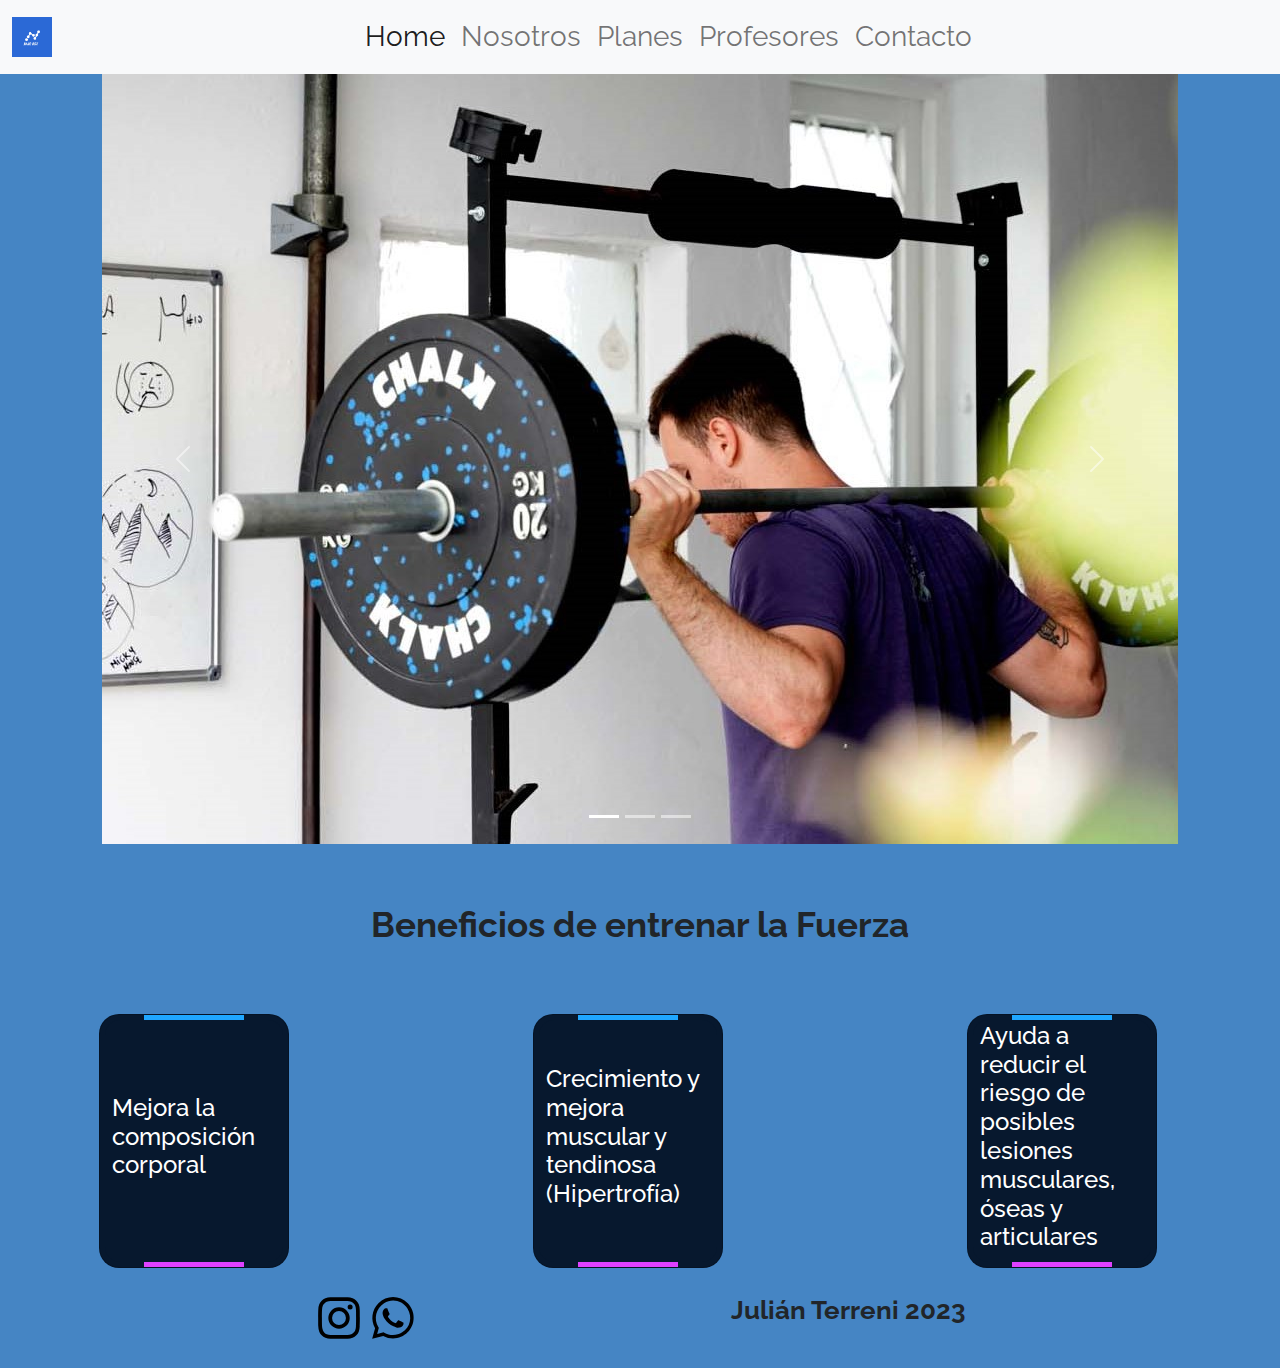
==== index.html @ df2cfd18 "Entrega 2" ====
<!DOCTYPE html>
<html lang="en">
<head>
    <meta charset="UTF-8">
    <meta http-equiv="X-UA-Compatible" content="IE=edge">
    <meta name="viewport" content="width=device-width, initial-scale=1.0">
    <title>Nano Box | Home</title>
    <link rel="shortcut icon" href="./imagenes/1.jpg">
    <!-- BOOKSTRAP -->
    <link rel="stylesheet" href="./bootstrap-5.2.3-dist/css/bootstrap.min.css">
   <!-- CSS -->
    <link rel="stylesheet" href="./css/style.css">

    
</head>

<body>
         
    
<!-- NAVBAR -->
    <nav class="navbar navbar-expand-lg bg-light">
        <div class="container-fluid">
          <a class="navbar-brand" href="./index.html"><img src="./imagenes/nano.jpg" alt="nano"></a>
          <button class="navbar-toggler" type="button" data-bs-toggle="collapse" data-bs-target="#navbarNav" aria-controls="navbarNav" aria-expanded="false" aria-label="Toggle navigation">
            <span class="navbar-toggler-icon"></span>
          </button>
          <div class="collapse navbar-collapse justify-content-center" id="navbarNav">
            <ul class="navbar-nav">
              <li class="nav-item">
                <a class="nav-link active fs-3" aria-current="page" href="./index.html">Home</a>
              </li>
              <li class="nav-item">
                <a class="nav-link fs-3" href="./paginas/nosotros.html">Nosotros</a>
              </li>
              <li class="nav-item">
                <a class="nav-link fs-3" href="./paginas/planes.html">Planes</a>
              </li>
              <li class="nav-item">
                <a class="nav-link fs-3" href="./paginas/profesores.html">Profesores</a>
              </li>
              <li class="nav-item">
                <a class="nav-link fs-3" href="./paginas/contacto.html">Contacto</a>
                </li>
            </ul>
          </div>
        </div>
      </nav>



    

   <main>
    

<!-- Carousel -->
        <div id="carouselExampleIndicators" class="carousel slide" data-bs-ride="true">
            <div class="carousel-indicators">
              <button type="button" data-bs-target="#carouselExampleIndicators" data-bs-slide-to="0" class="active" aria-current="true" aria-label="Slide 1"></button>
              <button type="button" data-bs-target="#carouselExampleIndicators" data-bs-slide-to="1" aria-label="Slide 2"></button>
              <button type="button" data-bs-target="#carouselExampleIndicators" data-bs-slide-to="2" aria-label="Slide 3"></button>
            </div>
            <div class="carousel-inner">
              <div class="carousel-item active">
                <img src="./imagenes/edit (1).jpg" class="d-block w-100" alt="...">
              </div>
              <div class="carousel-item">
                <img src="./imagenes/Nanobox-16.jpg" class="d-block w-100" alt="...">
              </div>
              <div class="carousel-item">
                <img src="./imagenes/pecho.png" class="d-block w-100" alt="...">
              </div>
            </div>
            <button class="carousel-control-prev" type="button" data-bs-target="#carouselExampleIndicators" data-bs-slide="prev">
              <span class="carousel-control-prev-icon" aria-hidden="true"></span>
              <span class="visually-hidden">Previous</span>
            </button>
            <button class="carousel-control-next" type="button" data-bs-target="#carouselExampleIndicators" data-bs-slide="next">
              <span class="carousel-control-next-icon" aria-hidden="true"></span>
              <span class="visually-hidden">Next</span>
            </button>
          </div>
  

   
        <h1>Beneficios de entrenar la Fuerza</h1>
    


        <!-- TIPS -->
    <section>
        <div class="tips row">
    
            <div class="card col-sm-12">
                <h2>Mejora la composición corporal</h2>
            </div>
            <div class="card col-sm-12">
                <h2>Crecimiento y mejora muscular y tendinosa (Hipertrofía)</h2>
            </div>
            <div class="card col-sm-12">
                <h2>Ayuda a reducir el riesgo de posibles lesiones musculares, óseas y articulares</h2>
            </div>
        </div>
    </section>
   

</main>



 <!-- FOOTER -->
<footer>
    <div>
        
        <a href="https://www.instagram.com/nano.box_/" target="_blank"><img class="red-social"  src="./imagenes/instagram.svg" alt=""></a>
        <a href="#"><img class="red-social" src="./imagenes/whatsapp.svg" alt=""></a>
        
    </div>   

    <p class="autor"> Julián Terreni 2023</p>


</footer>

<!-- SCRIPT BOOKSTRAP -->

<script src="./bootstrap-5.2.3-dist/js/bootstrap.min.js"></script>







</body>
</html>
---- css/style.css ----
@import url('https://fonts.googleapis.com/css2?family=Montserrat:wght@400;700&family=Raleway:wght@300;600;900&display=swap');


* {
    padding: 0;
    margin: 0;
    box-sizing: border-box;
}

body {
    background-color: rgb(69, 133, 196);
    font-family: 'Montserrat', sans-serif;
    font-family: 'Raleway', sans-serif;
    height: 100vh;
}


/* INDEX */

.navbar-brand img {
    height: 40px;
}

h1 {
    font-size: 35px;
    font-weight: bold;
}

main {
    display: flex;
    flex-direction: column;
    justify-content: center;
    align-items: center;
    width: 100%;
    gap: 60px;
}

section {
    width: 100%;
}

.tips {
    display: flex;
    justify-content: space-around;
    align-items: center;
    width: 100%;
    gap: 22px;
}

.tips span {
    width: 250px;
    background-color: rgb(203, 146, 66);
    text-align: center;
    padding: 18px;
    height: 400px;
    display: flex;
    justify-content: center;
    align-items: center;    
    border-radius: 5px;
    border: 2px solid rgb(6, 6, 7);
    
}

.tips span p {
    font-size: 30px;
    font-weight: 600;

}

@media screen and (max-width:500px) {
    .tips span p {
        font-size: 24px;
    }
    h1 {
        font-size: 24px;
        font-weight: bold;
    }
} 
    


.red-social {
    height: 50px;

}

footer {
    display: flex;
    justify-content: space-evenly;
    width: 100%;
    align-items: center;
    height: 100px;
}

.autor {
    font-size: 26px;
    font-weight: bold;
}

form {
    display: flex;
    justify-content: center;
    align-items: center;
    height: 500px;
    width: 450px;
    flex-direction: column;
    gap: 30px;
}

form div {
    display: flex;
    justify-content: center;
    align-items: center;
   
    flex-direction: column;
}

input {
    width: 400px;
    height: 40px;
    border: none;
    border-radius: 5px;
    border: 2px solid black;

}

textarea {
    height: 150px;
    width: 400px;
    border: none;
    border-radius: 5px;
    border: 2px solid black;
    padding: 12px;
}

label {
    font-size: 20px;
    font-weight: 600;
}

.enviar {
    padding: 15px 25px;
    border: none;
    border: 2px solid rgb(0, 0, 0);
    background-color: rgb(203, 146, 66);

}

.nosotros {
    display: flex;
    flex-direction: column;
    justify-content: center;
    align-items:center;
    gap: 120px;
    width: 100%;
}

.nosotros div {
    display: flex;
    justify-content: center;
    align-items:center;
    gap: 200px;
    flex-wrap: wrap;
    width: 100%;
}

@media screen and (max-width:768px) {
    .nosotros-medio {
        flex-direction: column-reverse;
    } 
    .nosotros div {
        gap: 50px;
    }
} 
    


.nosotros-img {
    width: 400px;
    height: auto;
}

.nosotros div span {
    display: flex;
    justify-content: center;
    align-items: center;
}

.nosotros-info {
    width: 400px;
    height: 300px;
    font-size: 22px;
    text-align: center;
    color: rgb(255, 254, 252);
    font-weight: bold;
}

.nosotros-titulo {
    width: 100%;
    text-align: center;
    margin-bottom: 90px;
    margin-top: 40px;
    font-size: 40px;
    font-weight: bold;
}

.services-content {
    height: auto;
    width: 100%;
    overflow: hidden;
    text-align: center;
    padding: 2.5%;
  }
  
  .service {
    height: 290px;
    width: 400px;
    margin: 10px;
    background-color: #fdfdfd;
    color: #000000;
    display: inline-block;
    box-shadow: 0px 0px 25px rgba(0, 0, 0, 0.05);
    position: relative;
    text-align: center;
    z-index: 2;
    border-radius: 10px;
    overflow: hidden;
    animation: opacity 1.4s ease;
  }

  
  .service-img {
    text-align: center;
  }
  
  .service-img img {
    display: inline-block;
    z-index: 2;
    position: relative;
    margin: 20px;
    border-radius: 30%;
    padding: 10px;
    border: 0px solid #c70039;
    background: #00F0FF;
    box-shadow: 0px 0px 0px 0px #00F0FF;
    height: 100px;
    width: 100px;
    transition: all 0.8s ease;
  }
  

  
  .service-description {
    color: #000000;
    position: relative;
    display: inline-block;
    z-index: 2;
    font-weight: bold;
  }
  
  .service-description h2 {
    padding: 10px;
    margin: 5px;
    font-weight: bold;
    font-size: 25px;
    color: #000000;
  }
  
  .service-description p {
    padding: 10px;
    font-weight: 200;
    font-size: 16px;
    opacity: 0.8;
  }

  .personal img {
    width: 400px;
    height: auto;

  }

  .personal {
    width: 100%;
    display: flex;
    justify-content: space-evenly;
    align-items: center;
  }

  footer {
    position: static;
    bottom: 0;
    left: 0;
  }

  .footer-planes {
    position: static;
    bottom: 0;
    left: 0;
  }

  .card {
    width: 190px;
    height: 254px;
    background: #07182E;
    position: relative;
    display: flex;
    place-content: center;
    place-items: center;
    overflow: hidden;
    border-radius: 20px;
  }
  
  .card h2 {
    z-index: 1;
    color: white;
    font-size: 1.5em;
  }
  
  .card::before {
    content: '';
    position: absolute;
    width: 100px;
    background-image: linear-gradient(180deg, rgb(0, 183, 255), rgb(255, 48, 255));
    height: 130%;
    animation: rotBGimg 3s linear infinite;
    transition: all 0.2s linear;
  }
  
  @keyframes rotBGimg {
    from {
      transform: rotate(0deg);
    }
  
    to {
      transform: rotate(360deg);
    }
  }
  
  .card::after {
    content: '';
    position: absolute;
    background: #07182E;
    ;
    inset: 5px;
    border-radius: 15px;
  }  
  /* .card:hover:before {
    background-image: linear-gradient(180deg, rgb(81, 255, 0), purple);
    animation: rotBGimg 3.5s linear infinite;
  } */
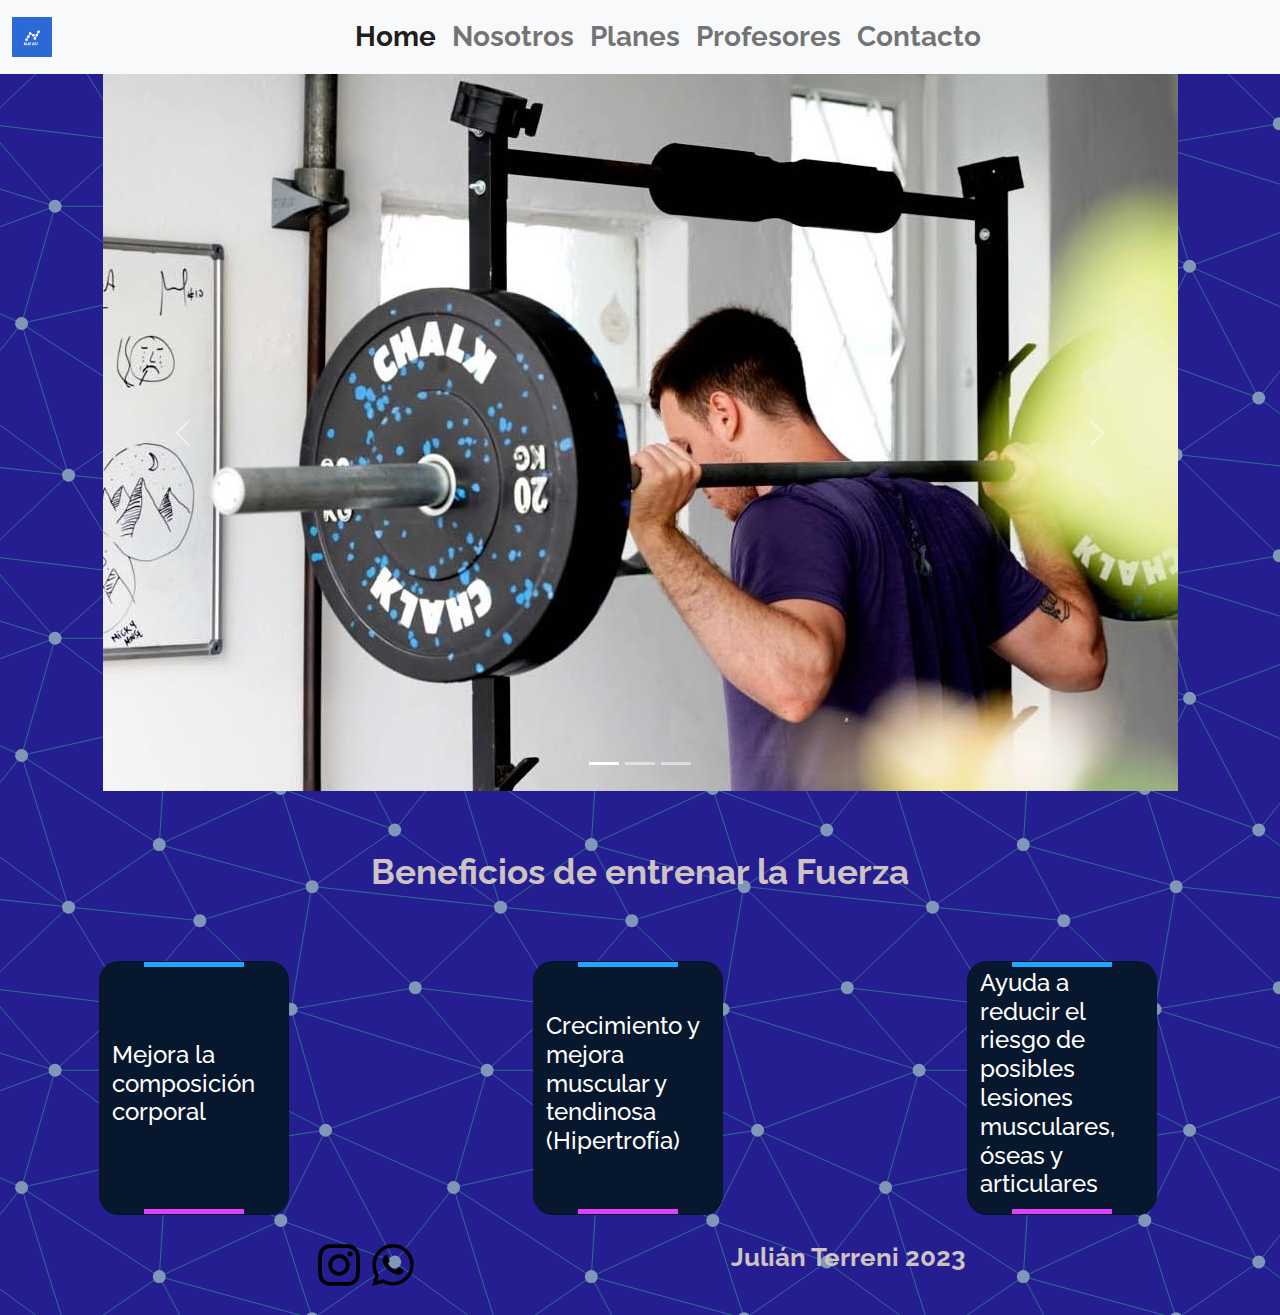
==== commit 6093bb7e: "Cambios" ====
--- a/css/style.css
+++ b/css/style.css
@@ -8,7 +8,8 @@
 }
 
 body {
-    background-color: rgb(69, 133, 196);
+   background-color: #241E91;
+  background-image: url("data:image/svg+xml,%3Csvg xmlns='http://www.w3.org/2000/svg' width='432' height='432' viewBox='0 0 800 800'%3E%3Cg fill='none' stroke='%232F7797' stroke-width='1.6'%3E%3Cpath d='M769 229L1037 260.9M927 880L731 737 520 660 309 538 40 599 295 764 126.5 879.5 40 599-197 493 102 382-31 229 126.5 79.5-69-63'/%3E%3Cpath d='M-31 229L237 261 390 382 603 493 308.5 537.5 101.5 381.5M370 905L295 764'/%3E%3Cpath d='M520 660L578 842 731 737 840 599 603 493 520 660 295 764 309 538 390 382 539 269 769 229 577.5 41.5 370 105 295 -36 126.5 79.5 237 261 102 382 40 599 -69 737 127 880'/%3E%3Cpath d='M520-140L578.5 42.5 731-63M603 493L539 269 237 261 370 105M902 382L539 269M390 382L102 382'/%3E%3Cpath d='M-222 42L126.5 79.5 370 105 539 269 577.5 41.5 927 80 769 229 902 382 603 493 731 737M295-36L577.5 41.5M578 842L295 764M40-201L127 80M102 382L-261 269'/%3E%3C/g%3E%3Cg fill='%238197BA'%3E%3Ccircle cx='769' cy='229' r='12'/%3E%3Ccircle cx='539' cy='269' r='12'/%3E%3Ccircle cx='603' cy='493' r='12'/%3E%3Ccircle cx='731' cy='737' r='12'/%3E%3Ccircle cx='520' cy='660' r='12'/%3E%3Ccircle cx='309' cy='538' r='12'/%3E%3Ccircle cx='295' cy='764' r='12'/%3E%3Ccircle cx='40' cy='599' r='12'/%3E%3Ccircle cx='102' cy='382' r='12'/%3E%3Ccircle cx='127' cy='80' r='12'/%3E%3Ccircle cx='370' cy='105' r='12'/%3E%3Ccircle cx='578' cy='42' r='12'/%3E%3Ccircle cx='237' cy='261' r='12'/%3E%3Ccircle cx='390' cy='382' r='12'/%3E%3C/g%3E%3C/svg%3E");;
     font-family: 'Montserrat', sans-serif;
     font-family: 'Raleway', sans-serif;
     height: 100vh;
@@ -21,9 +22,18 @@
     height: 40px;
 }
 
+
+.nav-item {
+  font-weight: bold;
+}
+
+
+
+
 h1 {
     font-size: 35px;
     font-weight: bold;
+    color: rgb(206, 195, 195);
 }
 
 main {
@@ -81,7 +91,8 @@
 
 .red-social {
     height: 50px;
-
+    color: rgb(206, 195, 195);
+    font-weight: bold;
 }
 
 footer {
@@ -95,6 +106,7 @@
 .autor {
     font-size: 26px;
     font-weight: bold;
+    color: rgb(206, 195, 195);
 }
 
 form {
@@ -202,6 +214,7 @@
     margin-top: 40px;
     font-size: 40px;
     font-weight: bold;
+    color: #070606a6;
 }
 
 .services-content {
@@ -210,13 +223,14 @@
     overflow: hidden;
     text-align: center;
     padding: 2.5%;
+   
   }
   
   .service {
     height: 290px;
     width: 400px;
     margin: 10px;
-    background-color: #fdfdfd;
+    background-color: #6f9c99fd;
     color: #000000;
     display: inline-block;
     box-shadow: 0px 0px 25px rgba(0, 0, 0, 0.05);
@@ -226,9 +240,17 @@
     border-radius: 10px;
     overflow: hidden;
     animation: opacity 1.4s ease;
-  }
-
-  
+    
+  }
+
+  
+  @media screen and (max-width:480px) {
+    .service {
+      height: 290px;
+      width: 90%;
+    }
+  }
+
   .service-img {
     text-align: center;
   }
@@ -248,7 +270,9 @@
     transition: all 0.8s ease;
   }
   
-
+.service:hover .service-img img {
+  box-shadow: 0px 0px 0px 400px #3b848a;
+}
   
   .service-description {
     color: #000000;
@@ -272,6 +296,8 @@
     font-size: 16px;
     opacity: 0.8;
   }
+
+  
 
   .personal img {
     width: 400px;
@@ -344,9 +370,9 @@
     inset: 5px;
     border-radius: 15px;
   }  
-  /* .card:hover:before {
+   .card:hover:before {
     background-image: linear-gradient(180deg, rgb(81, 255, 0), purple);
     animation: rotBGimg 3.5s linear infinite;
-  } */
-  
-  +  } 
+  
+ 